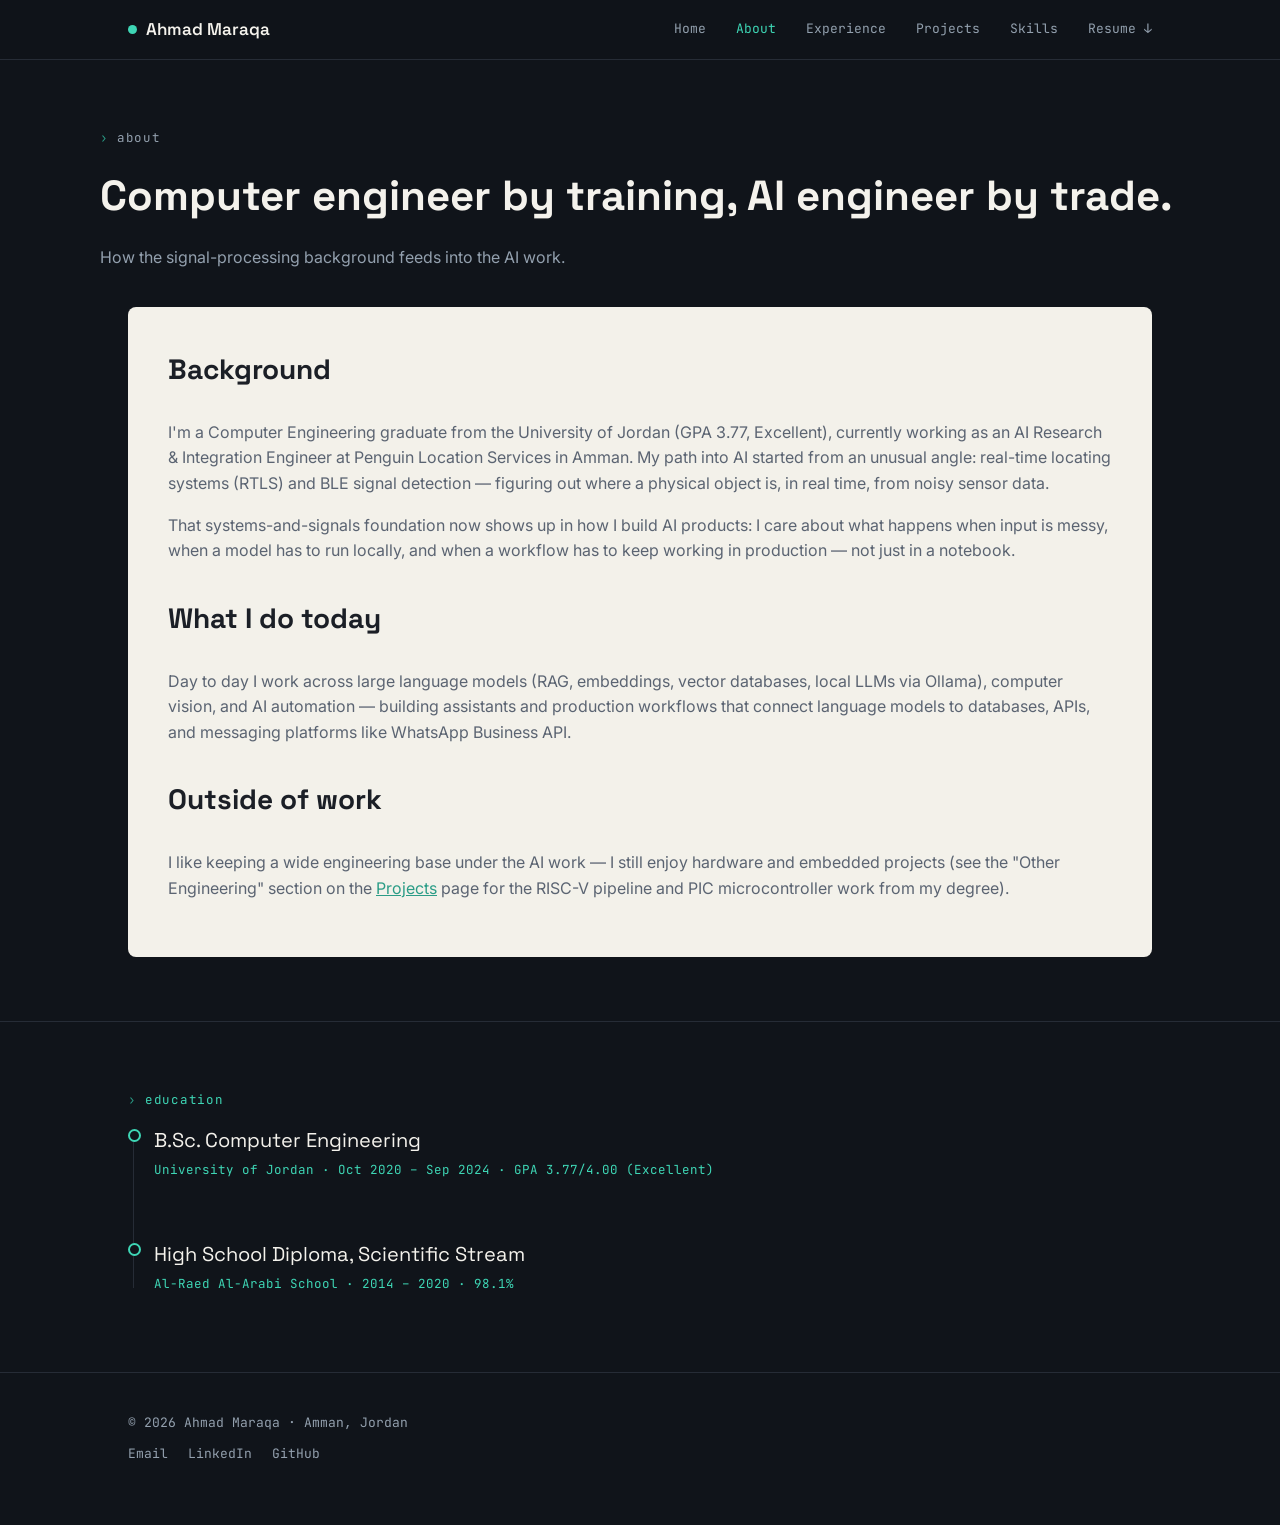
==== about.html @ 84383d92 "Rewrite projects page with real case studies and screenshots - 25 projects across agents, RAG, autom" ====
<!DOCTYPE html>
<html lang="en">
<head>
<meta charset="UTF-8">
<meta name="viewport" content="width=device-width, initial-scale=1.0">
<title>About — Ahmad Maraqa</title>
<meta name="description" content="About Ahmad Maraqa — Computer Engineering graduate and AI/ML Engineer in Amman, Jordan.">
<link rel="preconnect" href="https://fonts.googleapis.com">
<link href="https://fonts.googleapis.com/css2?family=Space+Grotesk:wght@500;600;700&family=Inter:wght@400;500;600&family=JetBrains+Mono:wght@400;500&display=swap" rel="stylesheet">
<link rel="stylesheet" href="css/style.css">
</head>
<body>

<header class="site-nav">
  <div class="nav-inner">
    <a href="index.html" class="nav-brand"><span class="dot"></span> Ahmad Maraqa</a>
    <button class="nav-toggle" aria-label="Toggle menu">☰</button>
    <ul class="nav-links">
      <li><a href="index.html">Home</a></li>
      <li><a href="about.html" class="active">About</a></li>
      <li><a href="experience.html">Experience</a></li>
      <li><a href="projects.html">Projects</a></li>
      <li><a href="skills.html">Skills</a></li>
      <li><a href="assets/Ahmad_Maraqa_CV_AI_Engineer.pdf">Resume ↓</a></li>
    </ul>
  </div>
</header>

<div class="wrap page-head">
  <p class="eyebrow">about</p>
  <h1>Computer engineer by training, AI engineer by trade.</h1>
  <p>How the signal-processing background feeds into the AI work.</p>
</div>

<section style="border-top:none; padding-top:0;">
  <div class="wrap">
    <div class="bio-card">
      <h2>Background</h2>
      <p>
        I'm a Computer Engineering graduate from the University of Jordan (GPA 3.77, Excellent),
        currently working as an AI Research &amp; Integration Engineer at Penguin Location Services
        in Amman. My path into AI started from an unusual angle: real-time locating systems (RTLS)
        and BLE signal detection — figuring out where a physical object is, in real time, from noisy
        sensor data.
      </p>
      <p>
        That systems-and-signals foundation now shows up in how I build AI products: I care about
        what happens when input is messy, when a model has to run locally, and when a workflow has
        to keep working in production — not just in a notebook.
      </p>
      <h2 style="margin-top:32px;">What I do today</h2>
      <p>
        Day to day I work across large language models (RAG, embeddings, vector databases, local
        LLMs via Ollama), computer vision, and AI automation — building assistants and production
        workflows that connect language models to databases, APIs, and messaging platforms like
        WhatsApp Business API.
      </p>
      <h2 style="margin-top:32px;">Outside of work</h2>
      <p>
        I like keeping a wide engineering base under the AI work — I still enjoy hardware and
        embedded projects (see the "Other Engineering" section on the
        <a href="projects.html" style="color:var(--signal-dim); text-decoration:underline;">Projects</a>
        page for the RISC-V pipeline and PIC microcontroller work from my degree).
      </p>
    </div>
  </div>
</section>

<section>
  <div class="wrap">
    <p class="eyebrow">education</p>
    <div class="timeline">
      <div class="tl-item">
        <div class="tl-role">B.Sc. Computer Engineering</div>
        <div class="tl-meta">University of Jordan · Oct 2020 – Sep 2024 · GPA 3.77/4.00 (Excellent)</div>
      </div>
      <div class="tl-item">
        <div class="tl-role">High School Diploma, Scientific Stream</div>
        <div class="tl-meta">Al-Raed Al-Arabi School · 2014 – 2020 · 98.1%</div>
      </div>
    </div>
  </div>
</section>

<footer>
  <div class="wrap">
    <div>© 2026 Ahmad Maraqa · Amman, Jordan</div>
    <div class="foot-links">
      <a href="mailto:ahmadmaraka2002@gmail.com">Email</a>
      <a href="https://www.linkedin.com/in/ahmad-maraqa02" target="_blank" rel="noopener">LinkedIn</a>
      <a href="https://github.com/AhmadMaraqa20" target="_blank" rel="noopener">GitHub</a>
    </div>
  </div>
</footer>

<script src="js/main.js"></script>
</body>
</html>
---- css/style.css ----
/* =========================================================
   Ahmad Maraqa — AI Engineer Portfolio
   Design tokens
   ========================================================= */
:root {
  --ink:        #10141A;   /* primary dark background */
  --ink-raised: #171C24;   /* card/panel background on dark */
  --paper:      #F3F1EA;   /* warm light background */
  --paper-card: #FFFFFF;
  --line:       #262C36;   /* hairline on dark */
  --line-light: #E4E0D6;   /* hairline on paper */
  --text-hi:    #F4F2EC;   /* high-contrast text on dark */
  --text-lo:    #93A0AE;   /* muted text on dark */
  --text-ink:   #1B1F26;   /* text on paper */
  --text-ink-lo:#5B6472;   /* muted text on paper */
  --signal:     #3ED6B5;   /* teal ping accent */
  --signal-dim: #2A9C86;
  --amber:      #E8A23D;   /* secondary accent */

  --font-display: "Space Grotesk", "Segoe UI", sans-serif;
  --font-body: "Inter", "Segoe UI", sans-serif;
  --font-mono: "JetBrains Mono", "Consolas", monospace;

  --max-w: 1080px;
}

* { box-sizing: border-box; }
html { scroll-behavior: smooth; }

body {
  margin: 0;
  background: var(--ink);
  color: var(--text-hi);
  font-family: var(--font-body);
  line-height: 1.6;
  -webkit-font-smoothing: antialiased;
}

a { color: inherit; }
img { max-width: 100%; display: block; }

.wrap {
  max-width: var(--max-w);
  margin: 0 auto;
  padding: 0 28px;
}

/* ---------- Eyebrow / mono labels ---------- */
.eyebrow {
  font-family: var(--font-mono);
  font-size: 12.5px;
  letter-spacing: 0.06em;
  color: var(--signal);
  text-transform: none;
  display: inline-flex;
  align-items: center;
  gap: 8px;
  margin: 0 0 14px;
}
.eyebrow::before { content: "›"; color: var(--signal-dim); }

/* ---------- Nav ---------- */
header.site-nav {
  position: sticky;
  top: 0;
  z-index: 50;
  background: rgba(16, 20, 26, 0.86);
  backdrop-filter: blur(10px);
  border-bottom: 1px solid var(--line);
}
.nav-inner {
  max-width: var(--max-w);
  margin: 0 auto;
  padding: 16px 28px;
  display: flex;
  align-items: center;
  justify-content: space-between;
}
.nav-brand {
  font-family: var(--font-display);
  font-weight: 600;
  font-size: 17px;
  color: var(--text-hi);
  text-decoration: none;
  display: flex;
  align-items: center;
  gap: 9px;
}
.nav-brand .dot {
  width: 9px; height: 9px; border-radius: 50%;
  background: var(--signal);
  box-shadow: 0 0 0 0 rgba(62,214,181,0.6);
  animation: pulse-dot 2.4s ease-out infinite;
}
@keyframes pulse-dot {
  0%   { box-shadow: 0 0 0 0 rgba(62,214,181,0.55); }
  70%  { box-shadow: 0 0 0 9px rgba(62,214,181,0); }
  100% { box-shadow: 0 0 0 0 rgba(62,214,181,0); }
}
.nav-links {
  display: flex;
  gap: 30px;
  list-style: none;
  margin: 0; padding: 0;
  font-family: var(--font-mono);
  font-size: 13px;
}
.nav-links a {
  text-decoration: none;
  color: var(--text-lo);
  transition: color .15s ease;
}
.nav-links a:hover, .nav-links a.active { color: var(--signal); }
.nav-toggle { display: none; background: none; border: none; color: var(--text-hi); font-size: 22px; cursor: pointer; }

@media (max-width: 720px) {
  .nav-links {
    position: absolute; top: 100%; left: 0; right: 0;
    background: var(--ink); border-bottom: 1px solid var(--line);
    flex-direction: column; padding: 18px 28px; gap: 16px;
    display: none;
  }
  .nav-links.open { display: flex; }
  .nav-toggle { display: block; }
}

/* ---------- Hero / signal rings ---------- */
.hero {
  position: relative;
  padding: 96px 0 72px;
  overflow: hidden;
}
.signal-rings {
  position: absolute;
  right: -120px; top: 50%;
  transform: translateY(-50%);
  width: 460px; height: 460px;
  pointer-events: none;
}
.signal-rings span {
  position: absolute; inset: 0;
  border: 1px solid var(--signal-dim);
  border-radius: 50%;
  opacity: 0;
  animation: ring-out 4.5s ease-out infinite;
}
.signal-rings span:nth-child(2) { animation-delay: 1.1s; }
.signal-rings span:nth-child(3) { animation-delay: 2.2s; }
.signal-rings span:nth-child(4) { animation-delay: 3.3s; }
@keyframes ring-out {
  0%   { transform: scale(0.15); opacity: 0.9; }
  75%  { opacity: 0.08; }
  100% { transform: scale(1); opacity: 0; }
}
@media (prefers-reduced-motion: reduce) {
  .signal-rings span, .nav-brand .dot { animation: none; }
}

.hero h1 {
  font-family: var(--font-display);
  font-size: clamp(36px, 6vw, 58px);
  line-height: 1.05;
  margin: 0 0 18px;
  max-width: 15ch;
}
.hero h1 .accent { color: var(--signal); }
.hero p.lede {
  max-width: 56ch;
  color: var(--text-lo);
  font-size: 18px;
  margin: 0 0 30px;
}
.hero-links { display: flex; flex-wrap: wrap; gap: 14px; }

.btn {
  display: inline-flex; align-items: center; gap: 8px;
  padding: 11px 20px;
  border-radius: 3px;
  font-family: var(--font-mono);
  font-size: 13.5px;
  text-decoration: none;
  border: 1px solid var(--line);
  color: var(--text-hi);
  transition: border-color .15s ease, color .15s ease, background .15s ease;
}
.btn:hover { border-color: var(--signal); color: var(--signal); }
.btn.primary {
  background: var(--signal);
  color: #0B1512;
  border-color: var(--signal);
  font-weight: 600;
}
.btn.primary:hover { background: var(--signal-dim); border-color: var(--signal-dim); color: #0B1512; }

/* ---------- Sections on dark ---------- */
section { padding: 64px 0; border-top: 1px solid var(--line); }
section h2 {
  font-family: var(--font-display);
  font-size: 28px;
  margin: 0 0 28px;
}

/* ---------- Stat strip ---------- */
.stat-strip {
  display: grid;
  grid-template-columns: repeat(3, 1fr);
  gap: 24px;
  margin-top: 8px;
}
.stat { border-left: 2px solid var(--signal-dim); padding-left: 16px; }
.stat .num { font-family: var(--font-display); font-size: 30px; color: var(--text-hi); }
.stat .label { font-family: var(--font-mono); font-size: 12.5px; color: var(--text-lo); }
@media (max-width: 640px) { .stat-strip { grid-template-columns: 1fr; gap: 18px; } }

/* ---------- Cards (paper, on dark bg) ---------- */
.card {
  background: var(--ink-raised);
  border: 1px solid var(--line);
  border-radius: 6px;
  padding: 26px;
}

/* ---------- Timeline (experience) ---------- */
.timeline { position: relative; padding-left: 26px; }
.timeline::before {
  content: ""; position: absolute; left: 5px; top: 6px; bottom: 6px;
  width: 1px; background: var(--line);
}
.tl-item { position: relative; padding-bottom: 44px; }
.tl-item:last-child { padding-bottom: 0; }
.tl-item::before {
  content: ""; position: absolute; left: -26px; top: 5px;
  width: 9px; height: 9px; border-radius: 50%;
  background: var(--ink); border: 2px solid var(--signal);
}
.tl-role { font-family: var(--font-display); font-size: 20px; margin: 0 0 4px; }
.tl-meta { font-family: var(--font-mono); font-size: 12.5px; color: var(--signal); margin: 0 0 14px; }
.tl-item ul { margin: 0; padding-left: 18px; color: var(--text-lo); }
.tl-item li { margin-bottom: 6px; }

/* ---------- Project categories & cards ---------- */
.cat-nav {
  display: flex; flex-wrap: wrap; gap: 10px;
  margin-bottom: 34px;
}
.cat-btn {
  font-family: var(--font-mono); font-size: 12.5px;
  padding: 8px 14px; border-radius: 20px;
  border: 1px solid var(--line); background: transparent; color: var(--text-lo);
  cursor: pointer; transition: all .15s ease;
}
.cat-btn:hover { color: var(--text-hi); border-color: var(--text-lo); }
.cat-btn.active { color: #0B1512; background: var(--signal); border-color: var(--signal); }

.cat-group { margin-bottom: 48px; }
.cat-group h3 {
  font-family: var(--font-mono); font-size: 13px; letter-spacing: .04em;
  color: var(--text-lo); text-transform: uppercase; margin: 0 0 16px;
}

.proj-card {
  background: var(--ink-raised);
  border: 1px solid var(--line);
  border-radius: 6px;
  margin-bottom: 14px;
  overflow: hidden;
}
.proj-head {
  display: flex; align-items: center; justify-content: space-between;
  gap: 16px; padding: 20px 24px; cursor: pointer;
}
.proj-head:hover { background: rgba(62,214,181,0.04); }
.proj-title { display: flex; flex-direction: column; gap: 6px; }
.proj-title h4 { margin: 0; font-family: var(--font-display); font-size: 18px; font-weight: 600; }
.proj-tags { display: flex; flex-wrap: wrap; gap: 8px; }
.tag {
  font-family: var(--font-mono); font-size: 11px; color: var(--text-lo);
  border: 1px solid var(--line); padding: 3px 9px; border-radius: 20px;
}
.status {
  font-family: var(--font-mono); font-size: 11px;
  padding: 3px 10px; border-radius: 20px;
  white-space: nowrap;
}
.status.shipped { color: var(--signal); border: 1px solid var(--signal-dim); }
.status.production { color: var(--amber); border: 1px solid var(--amber); }
.status.prototype { color: var(--text-lo); border: 1px solid var(--line); }

.proj-toggle { color: var(--text-lo); font-size: 20px; transition: transform .2s ease; flex-shrink: 0; }
.proj-card.open .proj-toggle { transform: rotate(45deg); color: var(--signal); }

.proj-body {
  max-height: 0; overflow: hidden;
  transition: max-height .3s ease;
  border-top: 1px solid transparent;
}
.proj-card.open .proj-body { border-top: 1px solid var(--line); }
.proj-body-inner { padding: 22px 24px 26px; color: var(--text-lo); }
.proj-body-inner .media-slot {
  border: 1px dashed var(--line);
  border-radius: 6px;
  padding: 28px;
  text-align: center;
  font-family: var(--font-mono);
  font-size: 12px;
  color: var(--text-lo);
  margin-bottom: 18px;
}
/* real screenshots / videos — drop files in assets/media/ */
.proj-media {
  margin-bottom: 18px;
}
.proj-media img,
.proj-media video {
  display: block;
  width: 100%;
  height: auto;
  border: 1px solid var(--line);
  border-radius: 6px;
  background: #000;
}
.proj-media figcaption {
  font-family: var(--font-mono);
  font-size: 11.5px;
  color: var(--text-lo);
  margin-top: 8px;
}
.proj-media-grid {
  display: grid;
  grid-template-columns: repeat(auto-fit, minmax(260px, 1fr));
  gap: 16px;
  margin-bottom: 22px;
}
.proj-media-grid .proj-media { margin-bottom: 0; }
.proj-media img { cursor: zoom-in; }
.proj-links {
  display: flex;
  flex-wrap: wrap;
  gap: 10px;
  margin-bottom: 18px;
}
.proj-links a {
  font-family: var(--font-mono);
  font-size: 12px;
  padding: 7px 13px;
  border: 1px solid var(--line);
  border-radius: 999px;
  color: var(--text-hi);
  text-decoration: none;
  transition: border-color .15s, color .15s;
}
.proj-links a:hover { border-color: var(--accent); color: var(--accent); }
.proj-note {
  font-family: var(--font-mono);
  font-size: 12px;
  color: var(--text-lo);
  border-left: 2px solid var(--line);
  padding-left: 12px;
  margin: 0 0 18px;
}
.cat-note {
  color: var(--text-lo);
  margin-top: -6px;
  margin-bottom: 20px;
  font-size: 14.5px;
}
/* lightbox */
.lightbox {
  position: fixed; inset: 0; z-index: 200;
  background: rgba(0,0,0,.9);
  display: flex; align-items: center; justify-content: center;
  padding: 24px; cursor: zoom-out;
}
.lightbox img { max-width: 100%; max-height: 100%; border-radius: 6px; }
.proj-body-inner h5 {
  font-family: var(--font-mono); font-size: 12px; text-transform: uppercase;
  letter-spacing: .04em; color: var(--text-hi); margin: 16px 0 6px;
}
.proj-body-inner h5:first-of-type { margin-top: 0; }
.proj-body-inner p { margin: 0 0 4px; }

/* ---------- Skills grid ---------- */
.skill-grid {
  display: grid;
  grid-template-columns: repeat(2, 1fr);
  gap: 20px;
}
@media (max-width: 720px) { .skill-grid { grid-template-columns: 1fr; } }
.skill-card {
  background: var(--ink-raised); border: 1px solid var(--line);
  border-radius: 6px; padding: 22px 24px;
}
.skill-card h3 {
  font-family: var(--font-mono); font-size: 13px; color: var(--signal);
  text-transform: uppercase; letter-spacing: .04em; margin: 0 0 14px;
}
.chip-row { display: flex; flex-wrap: wrap; gap: 8px; }
.chip {
  font-size: 13px; padding: 6px 12px; border-radius: 4px;
  background: rgba(62,214,181,0.06); border: 1px solid var(--line); color: var(--text-hi);
}

/* ---------- About page bio on paper card ---------- */
.bio-card {
  background: var(--paper); color: var(--text-ink);
  border-radius: 8px; padding: 40px;
}
.bio-card p { color: var(--text-ink-lo); }
.bio-card h2 { color: var(--text-ink); }

/* ---------- Footer ---------- */
footer {
  border-top: 1px solid var(--line);
  padding: 40px 0 60px;
  font-family: var(--font-mono);
  font-size: 13px;
  color: var(--text-lo);
}
footer .foot-links { display: flex; gap: 20px; flex-wrap: wrap; margin-top: 10px; }
footer a { text-decoration: none; }
footer a:hover { color: var(--signal); }

/* ---------- Page header (non-home pages) ---------- */
.page-head { padding: 64px 0 20px; }
.page-head h1 {
  font-family: var(--font-display);
  font-size: clamp(30px, 5vw, 42px);
  margin: 0 0 12px;
}
.page-head p { color: var(--text-lo); max-width: 60ch; }
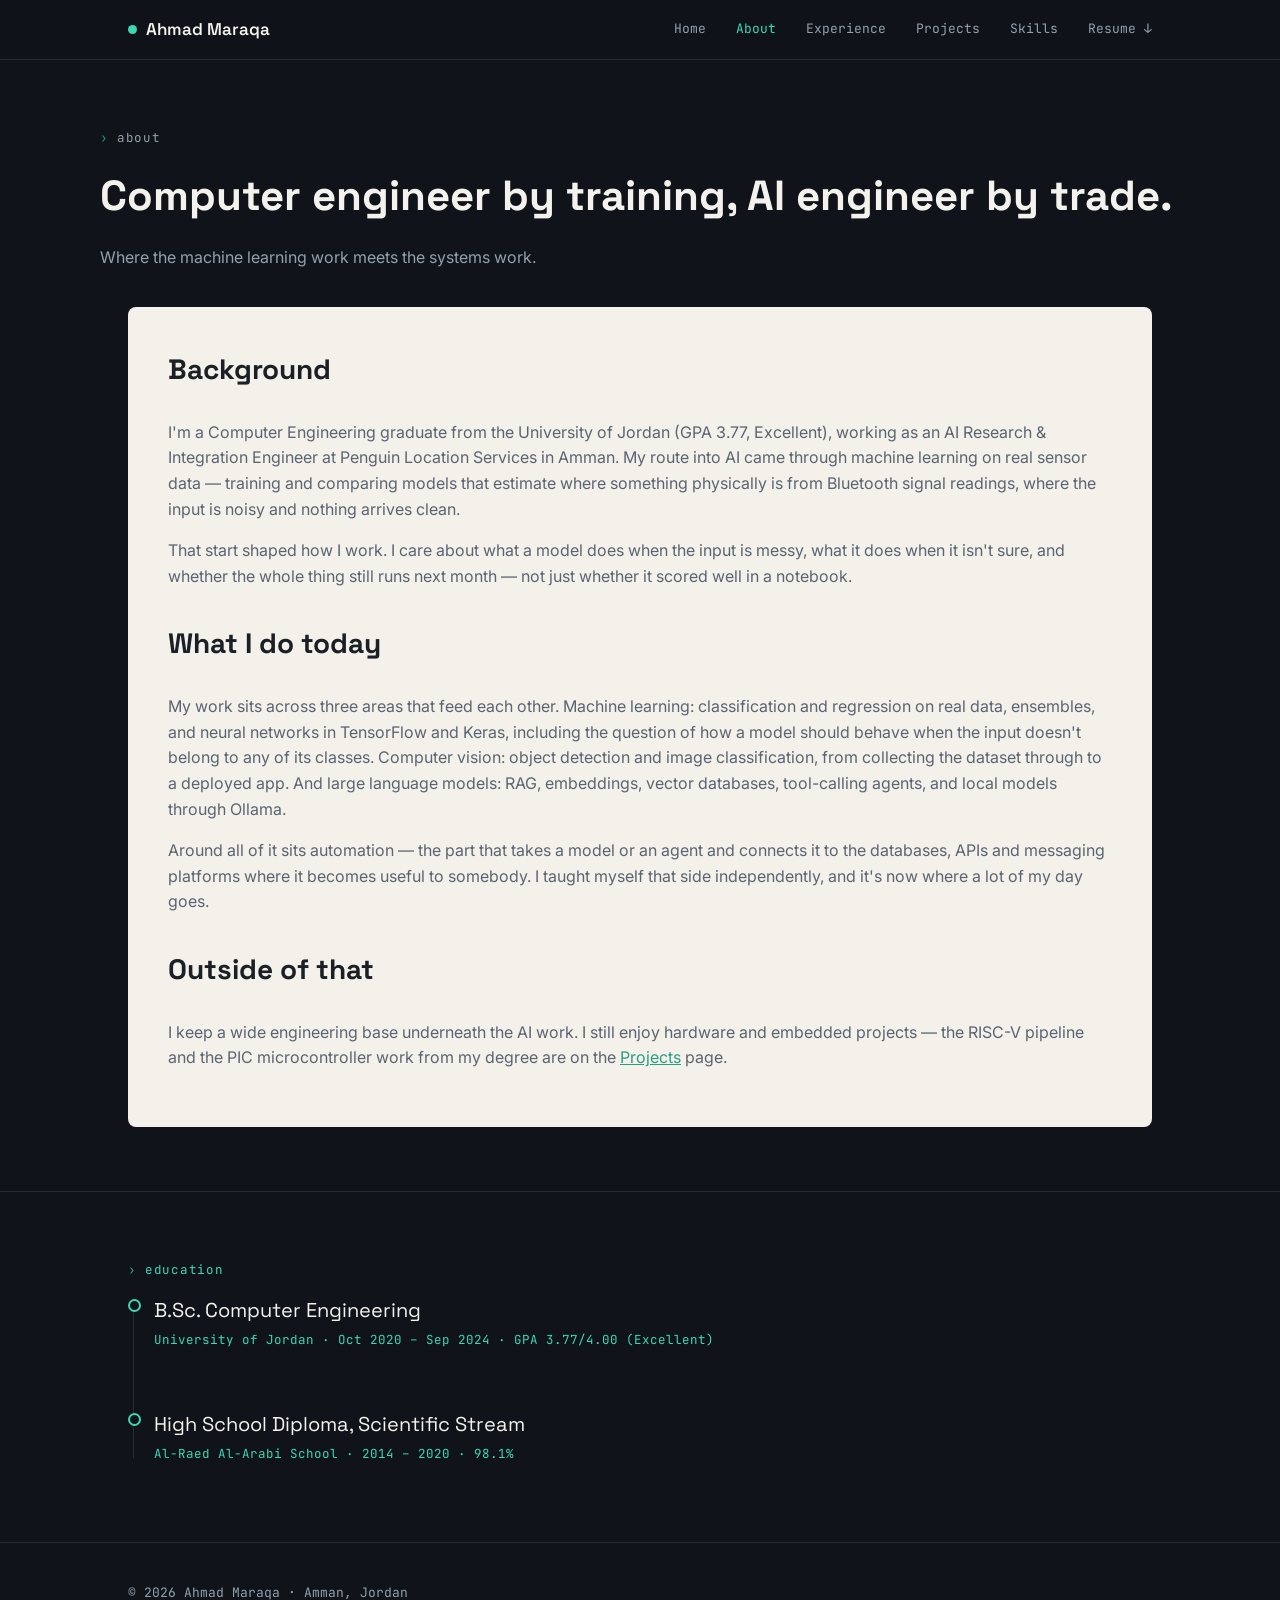
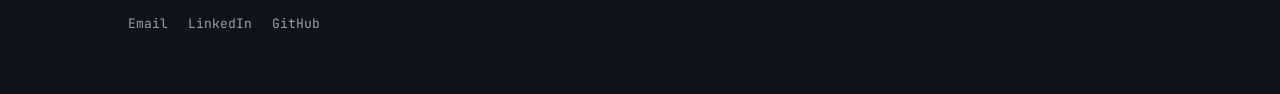
==== commit c82a17ac: "Rebalance toward ML and AI, correct attribution and framing Positioning: - Title is now AI Research " ====
--- a/about.html
+++ b/about.html
@@ -29,7 +29,7 @@
 <div class="wrap page-head">
   <p class="eyebrow">about</p>
   <h1>Computer engineer by training, AI engineer by trade.</h1>
-  <p>How the signal-processing background feeds into the AI work.</p>
+  <p>Where the machine learning work meets the systems work.</p>
 </div>
 
 <section style="border-top:none; padding-top:0;">
@@ -38,29 +38,36 @@
       <h2>Background</h2>
       <p>
         I'm a Computer Engineering graduate from the University of Jordan (GPA 3.77, Excellent),
-        currently working as an AI Research &amp; Integration Engineer at Penguin Location Services
-        in Amman. My path into AI started from an unusual angle: real-time locating systems (RTLS)
-        and BLE signal detection — figuring out where a physical object is, in real time, from noisy
-        sensor data.
+        working as an AI Research &amp; Integration Engineer at Penguin Location Services in Amman.
+        My route into AI came through machine learning on real sensor data — training and comparing
+        models that estimate where something physically is from Bluetooth signal readings, where the
+        input is noisy and nothing arrives clean.
       </p>
       <p>
-        That systems-and-signals foundation now shows up in how I build AI products: I care about
-        what happens when input is messy, when a model has to run locally, and when a workflow has
-        to keep working in production — not just in a notebook.
+        That start shaped how I work. I care about what a model does when the input is messy, what it
+        does when it isn't sure, and whether the whole thing still runs next month — not just whether
+        it scored well in a notebook.
       </p>
       <h2 style="margin-top:32px;">What I do today</h2>
       <p>
-        Day to day I work across large language models (RAG, embeddings, vector databases, local
-        LLMs via Ollama), computer vision, and AI automation — building assistants and production
-        workflows that connect language models to databases, APIs, and messaging platforms like
-        WhatsApp Business API.
+        My work sits across three areas that feed each other. Machine learning: classification and
+        regression on real data, ensembles, and neural networks in TensorFlow and Keras, including
+        the question of how a model should behave when the input doesn't belong to any of its
+        classes. Computer vision: object detection and image classification, from collecting the
+        dataset through to a deployed app. And large language models: RAG, embeddings, vector
+        databases, tool-calling agents, and local models through Ollama.
       </p>
-      <h2 style="margin-top:32px;">Outside of work</h2>
       <p>
-        I like keeping a wide engineering base under the AI work — I still enjoy hardware and
-        embedded projects (see the "Other Engineering" section on the
+        Around all of it sits automation — the part that takes a model or an agent and connects it to
+        the databases, APIs and messaging platforms where it becomes useful to somebody. I taught
+        myself that side independently, and it's now where a lot of my day goes.
+      </p>
+      <h2 style="margin-top:32px;">Outside of that</h2>
+      <p>
+        I keep a wide engineering base underneath the AI work. I still enjoy hardware and embedded
+        projects — the RISC-V pipeline and the PIC microcontroller work from my degree are on the
         <a href="projects.html" style="color:var(--signal-dim); text-decoration:underline;">Projects</a>
-        page for the RISC-V pipeline and PIC microcontroller work from my degree).
+        page.
       </p>
     </div>
   </div>
--- a/css/style.css
+++ b/css/style.css
@@ -358,6 +358,24 @@
   padding-left: 12px;
   margin: 0 0 18px;
 }
+.status-pair { display: inline-flex; flex-wrap: wrap; gap: 6px; }
+.legend {
+  display: grid;
+  grid-template-columns: repeat(auto-fit, minmax(240px, 1fr));
+  gap: 10px 20px;
+  margin: -4px 0 38px;
+  padding: 16px 18px;
+  border: 1px solid var(--line);
+  border-radius: 8px;
+  font-size: 13px;
+  color: var(--text-lo);
+}
+.legend span { display: flex; align-items: center; gap: 9px; }
+.legend .status { cursor: default; }
+.contact-band { text-align: center; }
+.contact-band h2 { margin-bottom: 8px; }
+.contact-band p { color: var(--text-lo); margin: 0 auto 22px; max-width: 46ch; }
+.contact-band .hero-links { justify-content: center; }
 .cat-note {
   color: var(--text-lo);
   margin-top: -6px;
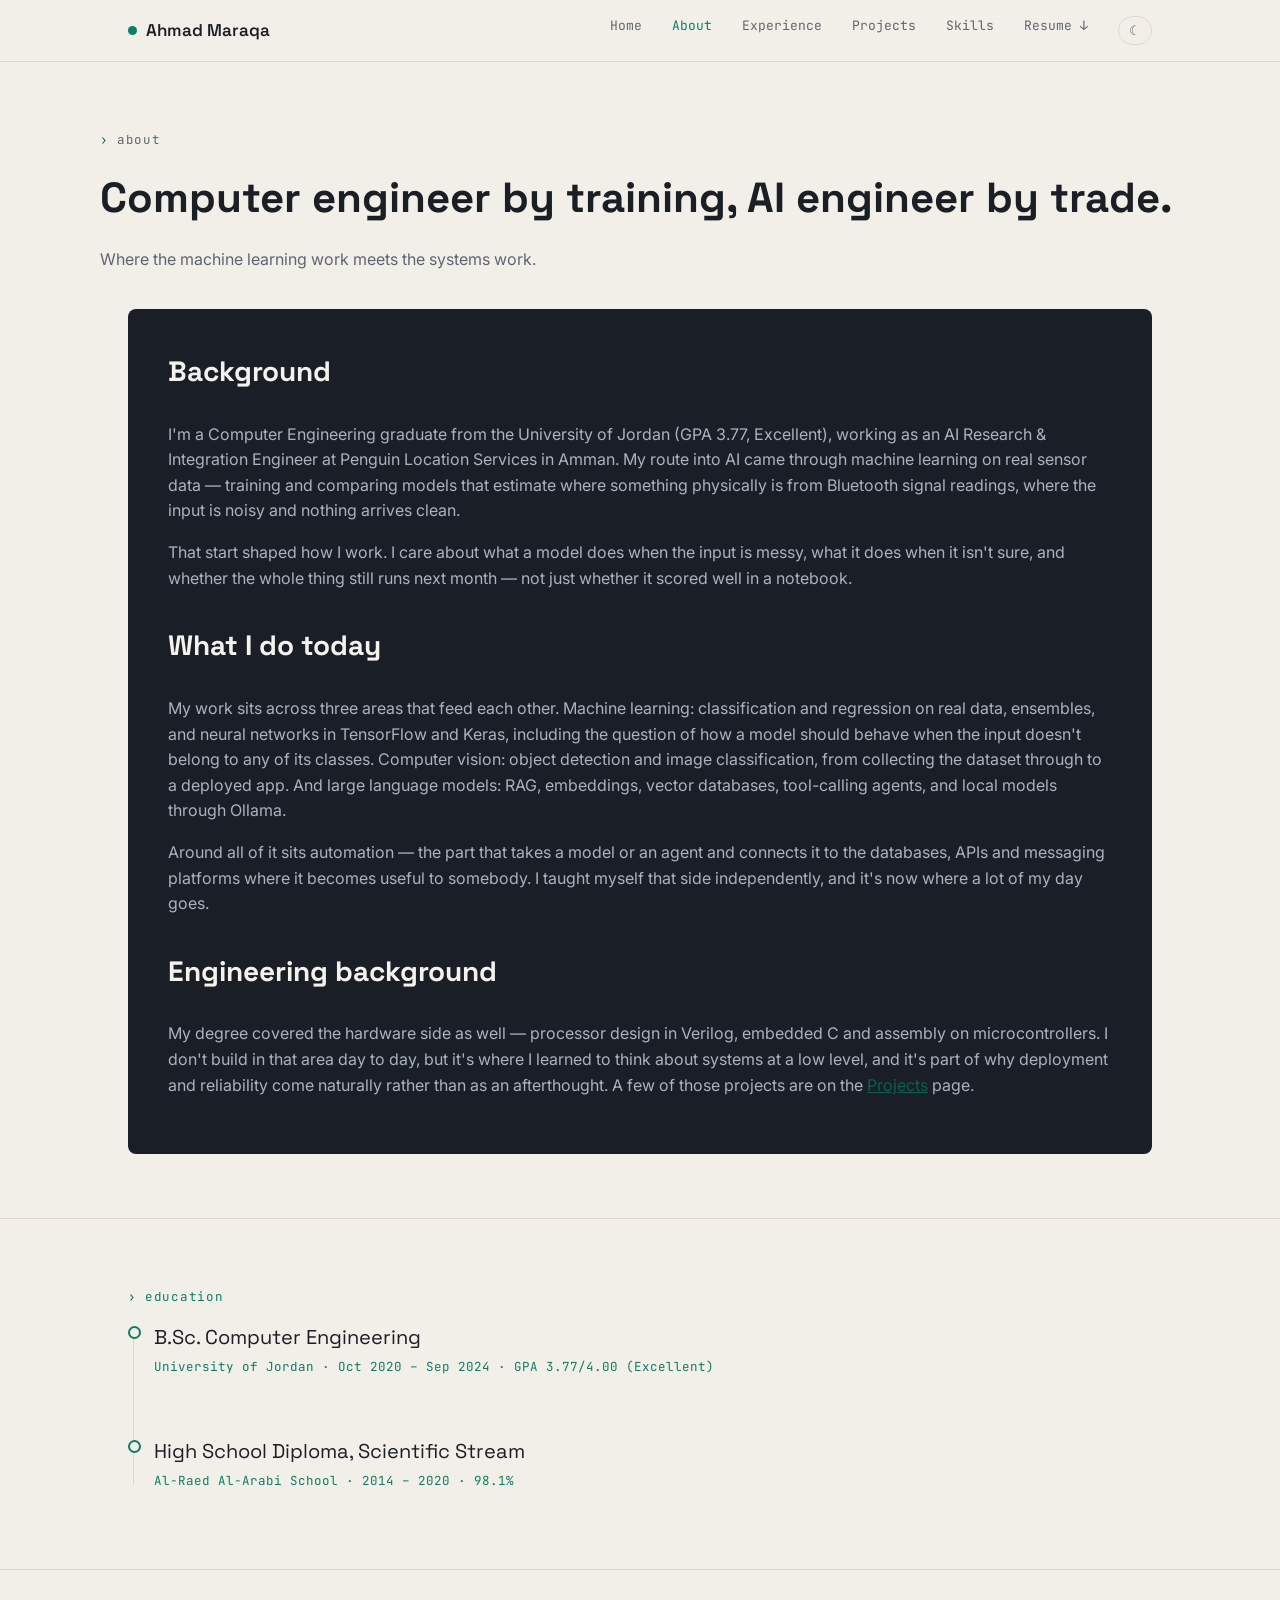
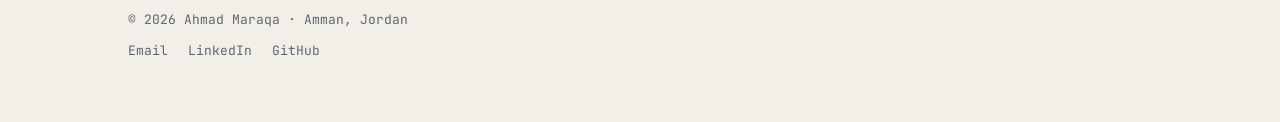
==== commit c0cb29a2: "Add light theme, unify status labels, generalise the client platform card Theme: - Full light theme " ====
--- a/about.html
+++ b/about.html
@@ -4,7 +4,8 @@
 <meta charset="UTF-8">
 <meta name="viewport" content="width=device-width, initial-scale=1.0">
 <title>About — Ahmad Maraqa</title>
-<meta name="description" content="About Ahmad Maraqa — Computer Engineering graduate and AI/ML Engineer in Amman, Jordan.">
+<meta name="description" content="About Ahmad Maraqa — AI Research Engineer in Amman, Jordan, working across machine learning, computer vision, LLM agents and automation.">
+<script>(function(){try{var t=localStorage.getItem('theme');if(t){document.documentElement.setAttribute('data-theme',t);}}catch(e){}})();</script>
 <link rel="preconnect" href="https://fonts.googleapis.com">
 <link href="https://fonts.googleapis.com/css2?family=Space+Grotesk:wght@500;600;700&family=Inter:wght@400;500;600&family=JetBrains+Mono:wght@400;500&display=swap" rel="stylesheet">
 <link rel="stylesheet" href="css/style.css">
@@ -22,6 +23,7 @@
       <li><a href="projects.html">Projects</a></li>
       <li><a href="skills.html">Skills</a></li>
       <li><a href="assets/Ahmad_Maraqa_CV_AI_Engineer.pdf">Resume ↓</a></li>
+      <li class="nav-theme"><button class="theme-toggle" type="button" aria-label="Switch between light and dark theme" title="Switch theme">◑</button></li>
     </ul>
   </div>
 </header>
@@ -62,10 +64,12 @@
         the databases, APIs and messaging platforms where it becomes useful to somebody. I taught
         myself that side independently, and it's now where a lot of my day goes.
       </p>
-      <h2 style="margin-top:32px;">Outside of that</h2>
+      <h2 style="margin-top:32px;">Engineering background</h2>
       <p>
-        I keep a wide engineering base underneath the AI work. I still enjoy hardware and embedded
-        projects — the RISC-V pipeline and the PIC microcontroller work from my degree are on the
+        My degree covered the hardware side as well — processor design in Verilog, embedded C and
+        assembly on microcontrollers. I don't build in that area day to day, but it's where I learned
+        to think about systems at a low level, and it's part of why deployment and reliability come
+        naturally rather than as an afterthought. A few of those projects are on the
         <a href="projects.html" style="color:var(--signal-dim); text-decoration:underline;">Projects</a>
         page.
       </p>
--- a/css/style.css
+++ b/css/style.css
@@ -16,12 +16,60 @@
   --signal:     #3ED6B5;   /* teal ping accent */
   --signal-dim: #2A9C86;
   --amber:      #E8A23D;   /* secondary accent */
+  --nav-bg:     rgba(16, 20, 26, 0.86);
+  --on-signal:  #0B1512;   /* text sitting on a filled accent */
+  --hover-tint: rgba(62, 214, 181, 0.04);
+  --note-tint:  rgba(62, 214, 181, 0.06);
 
   --font-display: "Space Grotesk", "Segoe UI", sans-serif;
   --font-body: "Inter", "Segoe UI", sans-serif;
   --font-mono: "JetBrains Mono", "Consolas", monospace;
 
   --max-w: 1080px;
+}
+
+/* ---------- Light theme -----------------------------------
+   Warm off-white rather than pure white, and a deeper teal so
+   the accent still passes contrast on a light background.
+   ---------------------------------------------------------- */
+html[data-theme="light"] {
+  --ink:        #F2EFE8;
+  --ink-raised: #FBFAF6;
+  --line:       #DED8CB;
+  --text-hi:    #1A1E25;
+  --text-lo:    #5C6672;
+  --signal:     #0E7C67;
+  --signal-dim: #0A5F4F;
+  --amber:      #96601A;
+  --nav-bg:     rgba(242, 239, 232, 0.88);
+  --on-signal:  #FFFFFF;
+  --hover-tint: rgba(14, 124, 103, 0.05);
+  --note-tint:  rgba(14, 124, 103, 0.06);
+  /* the inset card flips dark so it still reads as a distinct block */
+  --paper:      #1A1F27;
+  --paper-card: #232A33;
+  --text-ink:   #F4F2EC;
+  --text-ink-lo:#A9B3C0;
+}
+@media (prefers-color-scheme: light) {
+  html:not([data-theme]) {
+    --ink:        #F2EFE8;
+    --ink-raised: #FBFAF6;
+    --line:       #DED8CB;
+    --text-hi:    #1A1E25;
+    --text-lo:    #5C6672;
+    --signal:     #0E7C67;
+    --signal-dim: #0A5F4F;
+    --amber:      #96601A;
+    --nav-bg:     rgba(242, 239, 232, 0.88);
+    --on-signal:  #FFFFFF;
+    --hover-tint: rgba(14, 124, 103, 0.05);
+    --note-tint:  rgba(14, 124, 103, 0.06);
+    --paper:      #1A1F27;
+    --paper-card: #232A33;
+    --text-ink:   #F4F2EC;
+    --text-ink-lo:#A9B3C0;
+  }
 }
 
 * { box-sizing: border-box; }
@@ -64,7 +112,7 @@
   position: sticky;
   top: 0;
   z-index: 50;
-  background: rgba(16, 20, 26, 0.86);
+  background: var(--nav-bg);
   backdrop-filter: blur(10px);
   border-bottom: 1px solid var(--line);
 }
@@ -186,11 +234,11 @@
 .btn:hover { border-color: var(--signal); color: var(--signal); }
 .btn.primary {
   background: var(--signal);
-  color: #0B1512;
+  color: var(--on-signal);
   border-color: var(--signal);
   font-weight: 600;
 }
-.btn.primary:hover { background: var(--signal-dim); border-color: var(--signal-dim); color: #0B1512; }
+.btn.primary:hover { background: var(--signal-dim); border-color: var(--signal-dim); color: var(--on-signal); }
 
 /* ---------- Sections on dark ---------- */
 section { padding: 64px 0; border-top: 1px solid var(--line); }
@@ -250,7 +298,7 @@
   cursor: pointer; transition: all .15s ease;
 }
 .cat-btn:hover { color: var(--text-hi); border-color: var(--text-lo); }
-.cat-btn.active { color: #0B1512; background: var(--signal); border-color: var(--signal); }
+.cat-btn.active { color: var(--on-signal); background: var(--signal); border-color: var(--signal); }
 
 .cat-group { margin-bottom: 48px; }
 .cat-group h3 {
@@ -269,7 +317,7 @@
   display: flex; align-items: center; justify-content: space-between;
   gap: 16px; padding: 20px 24px; cursor: pointer;
 }
-.proj-head:hover { background: rgba(62,214,181,0.04); }
+.proj-head:hover { background: var(--hover-tint); }
 .proj-title { display: flex; flex-direction: column; gap: 6px; }
 .proj-title h4 { margin: 0; font-family: var(--font-display); font-size: 18px; font-weight: 600; }
 .proj-tags { display: flex; flex-wrap: wrap; gap: 8px; }
@@ -415,7 +463,7 @@
 .chip-row { display: flex; flex-wrap: wrap; gap: 8px; }
 .chip {
   font-size: 13px; padding: 6px 12px; border-radius: 4px;
-  background: rgba(62,214,181,0.06); border: 1px solid var(--line); color: var(--text-hi);
+  background: var(--note-tint); border: 1px solid var(--line); color: var(--text-hi);
 }
 
 /* ---------- About page bio on paper card ---------- */
@@ -446,3 +494,20 @@
   margin: 0 0 12px;
 }
 .page-head p { color: var(--text-lo); max-width: 60ch; }
+
+
+/* ---------- Theme toggle ---------- */
+.theme-toggle {
+  background: none;
+  border: 1px solid var(--line);
+  border-radius: 999px;
+  color: var(--text-lo);
+  cursor: pointer;
+  font-family: var(--font-mono);
+  font-size: 13px;
+  line-height: 1;
+  padding: 7px 10px;
+  transition: color .15s, border-color .15s;
+}
+.theme-toggle:hover { color: var(--signal); border-color: var(--signal); }
+.nav-links li.nav-theme { display: flex; align-items: center; }
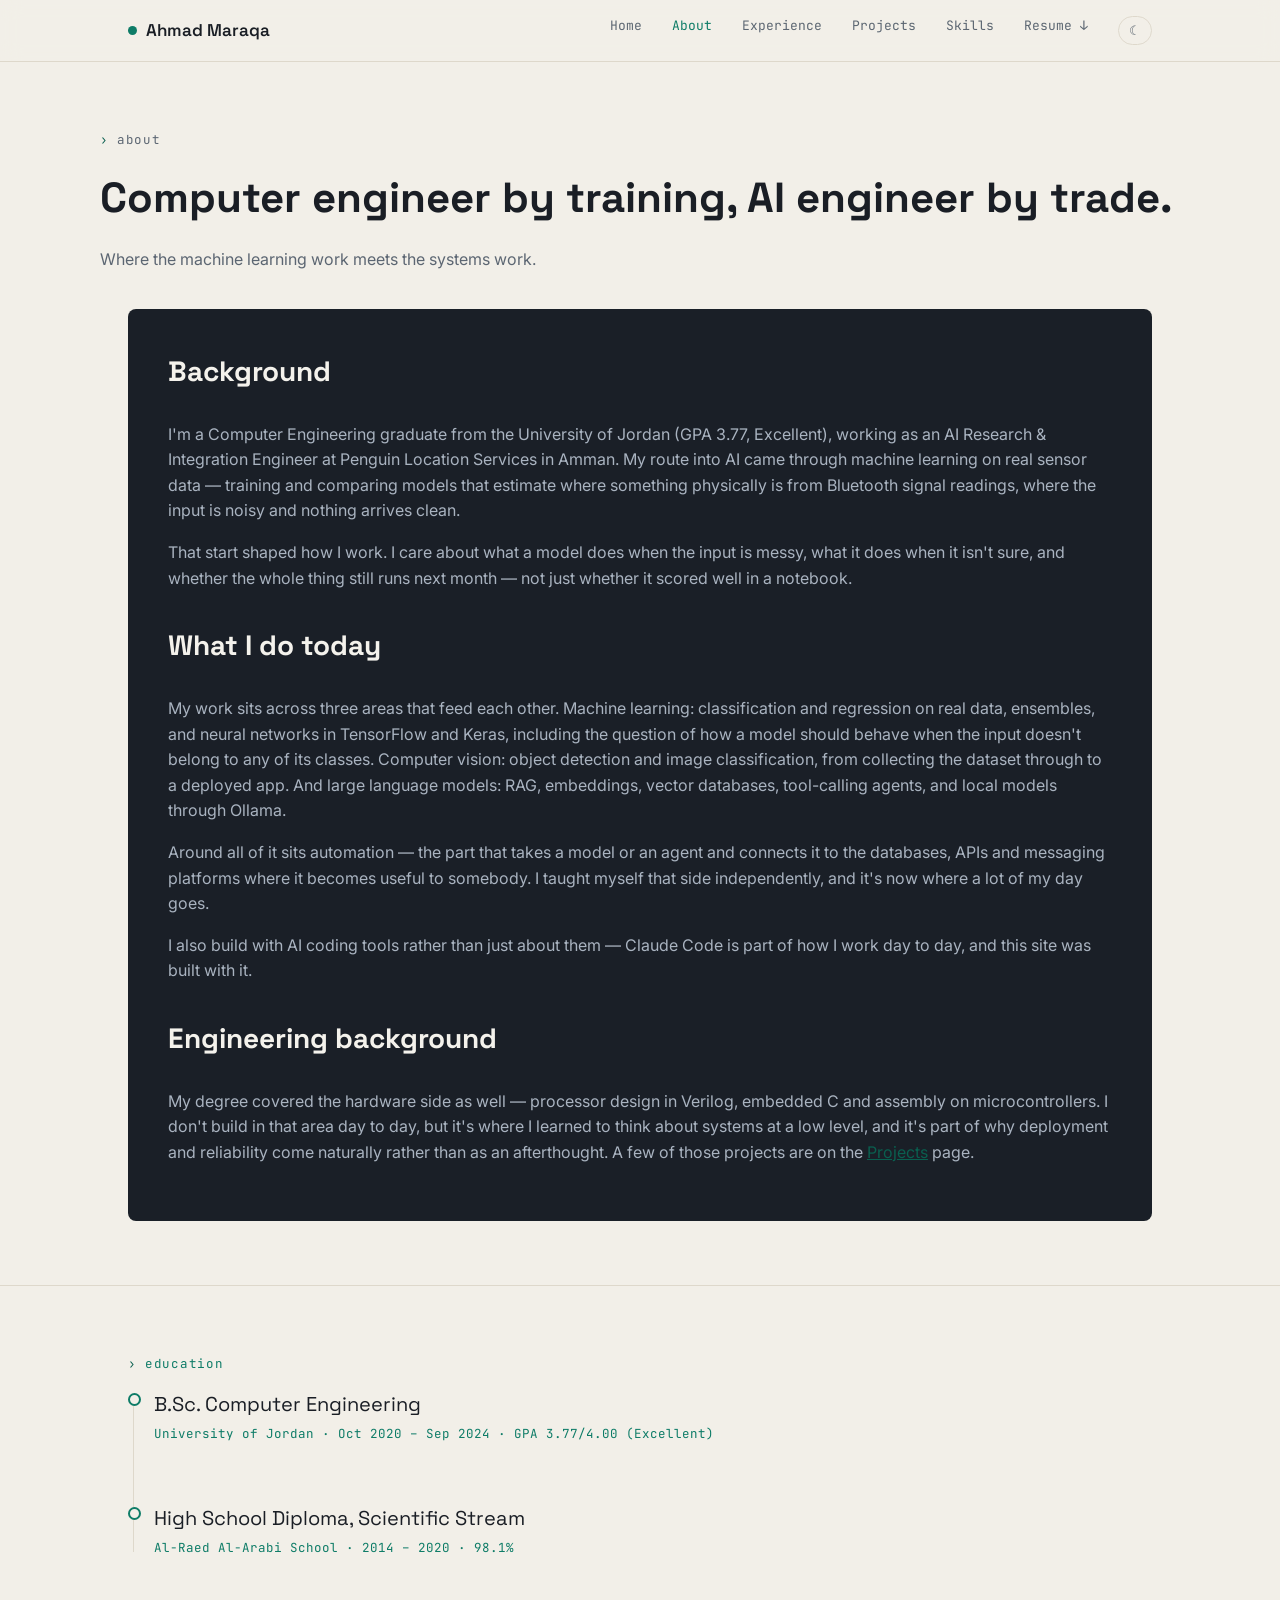
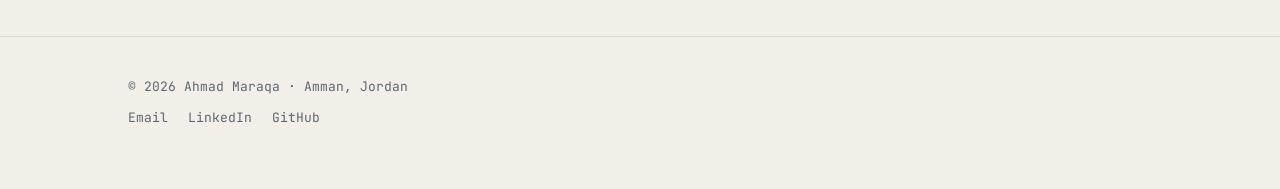
==== commit 151081f0: "Mention Claude Code and AI-assisted development Kept light: a chip on Skills, one line on About, and" ====
--- a/about.html
+++ b/about.html
@@ -22,7 +22,7 @@
       <li><a href="experience.html">Experience</a></li>
       <li><a href="projects.html">Projects</a></li>
       <li><a href="skills.html">Skills</a></li>
-      <li><a href="assets/Ahmad_Maraqa_CV_AI_Engineer.pdf">Resume ↓</a></li>
+      <li><a href="assets/Ahmad_Maraqa.pdf">Resume ↓</a></li>
       <li class="nav-theme"><button class="theme-toggle" type="button" aria-label="Switch between light and dark theme" title="Switch theme">◑</button></li>
     </ul>
   </div>
@@ -63,6 +63,10 @@
         Around all of it sits automation — the part that takes a model or an agent and connects it to
         the databases, APIs and messaging platforms where it becomes useful to somebody. I taught
         myself that side independently, and it's now where a lot of my day goes.
+      </p>
+      <p>
+        I also build with AI coding tools rather than just about them — Claude Code is part of how I
+        work day to day, and this site was built with it.
       </p>
       <h2 style="margin-top:32px;">Engineering background</h2>
       <p>
--- a/css/style.css
+++ b/css/style.css
@@ -407,6 +407,24 @@
   margin: 0 0 18px;
 }
 .status-pair { display: inline-flex; flex-wrap: wrap; gap: 6px; }
+
+.section-lede {
+  color: var(--text-lo);
+  max-width: 62ch;
+  margin: -18px 0 28px;
+  font-size: 15px;
+}
+
+/* "more coming" note at the end of the project list */
+.wip {
+  margin-top: 40px;
+  padding: 22px 24px;
+  border: 1px dashed var(--line);
+  border-radius: 8px;
+  background: var(--note-tint);
+}
+.wip .eyebrow { margin-bottom: 8px; }
+.wip p:last-child { margin: 0; color: var(--text-lo); font-size: 15px; }
 .legend {
   display: grid;
   grid-template-columns: repeat(auto-fit, minmax(240px, 1fr));
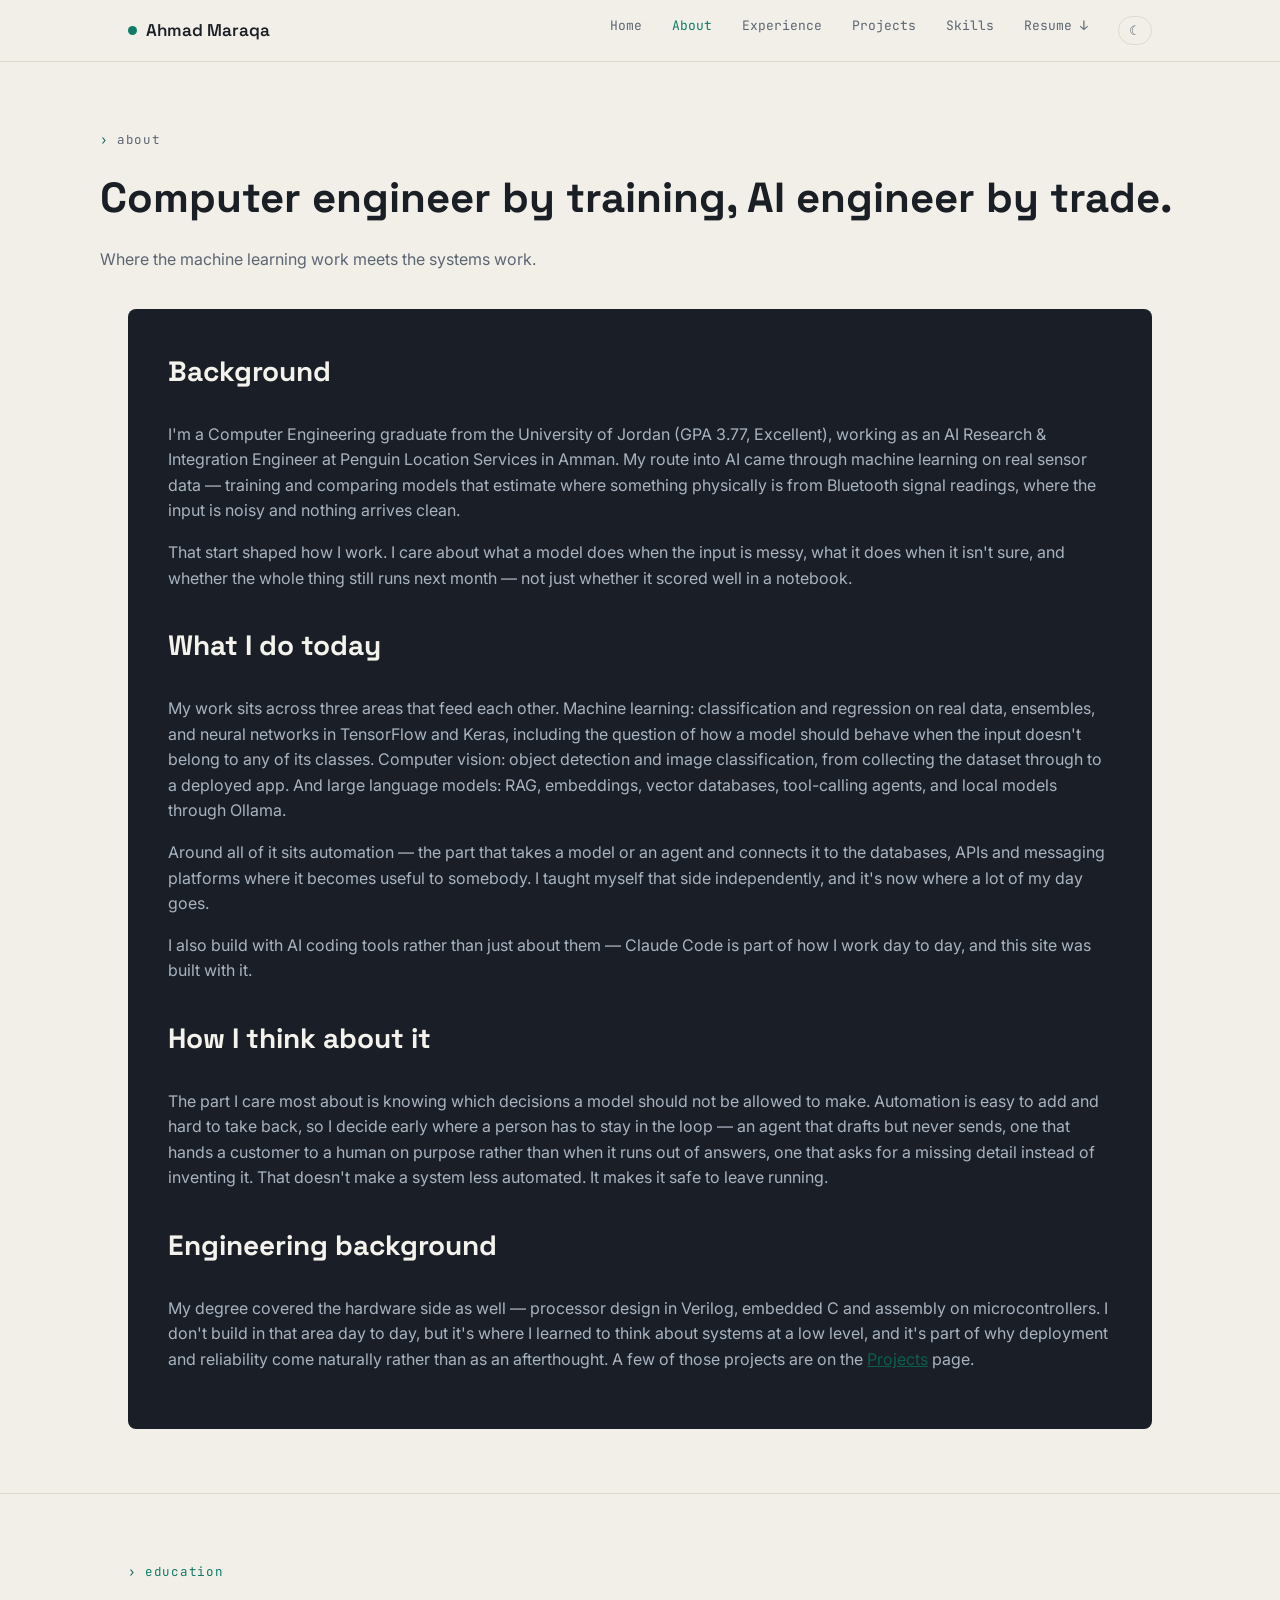
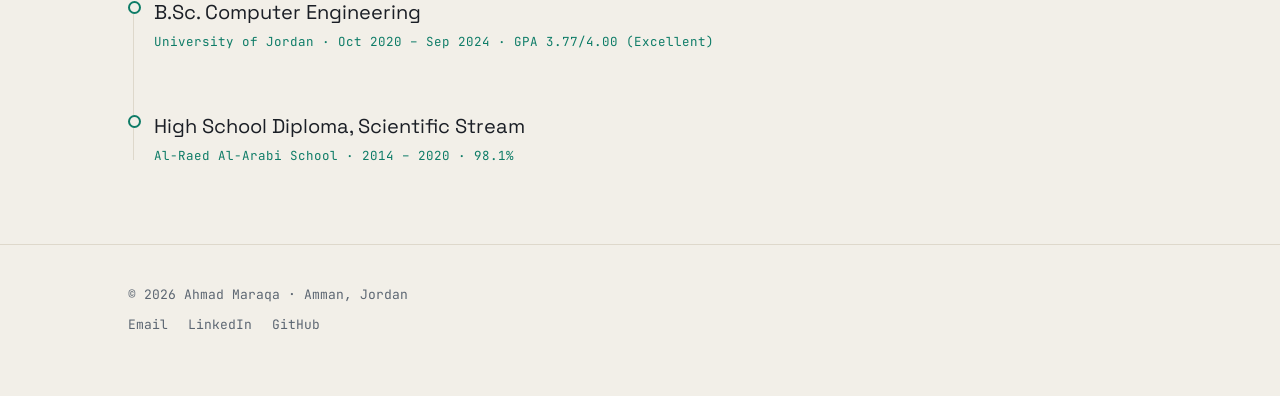
==== commit eea7373d: "Add a human-in-the-loop principle to Projects and About States the design position directly: the que" ====
--- a/about.html
+++ b/about.html
@@ -22,7 +22,7 @@
       <li><a href="experience.html">Experience</a></li>
       <li><a href="projects.html">Projects</a></li>
       <li><a href="skills.html">Skills</a></li>
-      <li><a href="assets/Ahmad_Maraqa.pdf">Resume ↓</a></li>
+      <li><a href="assets/Ahmad_Maraqa_Resume.pdf">Resume ↓</a></li>
       <li class="nav-theme"><button class="theme-toggle" type="button" aria-label="Switch between light and dark theme" title="Switch theme">◑</button></li>
     </ul>
   </div>
@@ -68,6 +68,14 @@
         I also build with AI coding tools rather than just about them — Claude Code is part of how I
         work day to day, and this site was built with it.
       </p>
+      <h2 style="margin-top:32px;">How I think about it</h2>
+      <p>
+        The part I care most about is knowing which decisions a model should not be allowed to make.
+        Automation is easy to add and hard to take back, so I decide early where a person has to stay
+        in the loop — an agent that drafts but never sends, one that hands a customer to a human on
+        purpose rather than when it runs out of answers, one that asks for a missing detail instead
+        of inventing it. That doesn't make a system less automated. It makes it safe to leave running.
+      </p>
       <h2 style="margin-top:32px;">Engineering background</h2>
       <p>
         My degree covered the hardware side as well — processor design in Verilog, embedded C and
--- a/css/style.css
+++ b/css/style.css
@@ -408,6 +408,29 @@
 }
 .status-pair { display: inline-flex; flex-wrap: wrap; gap: 6px; }
 
+/* standing principle panel on the projects page */
+.principle {
+  margin: 0 0 44px;
+  padding: 26px 28px;
+  border: 1px solid var(--line);
+  border-left: 3px solid var(--signal);
+  border-radius: 8px;
+  background: var(--ink-raised);
+}
+.principle h3 {
+  font-family: var(--font-display);
+  font-size: 21px;
+  margin: 0 0 12px;
+}
+.principle p:not(.eyebrow) {
+  color: var(--text-lo);
+  margin: 0 0 12px;
+  max-width: 74ch;
+  font-size: 15.5px;
+}
+.principle p:last-child { margin-bottom: 0; }
+.principle em { color: var(--text-hi); font-style: italic; }
+
 .section-lede {
   color: var(--text-lo);
   max-width: 62ch;
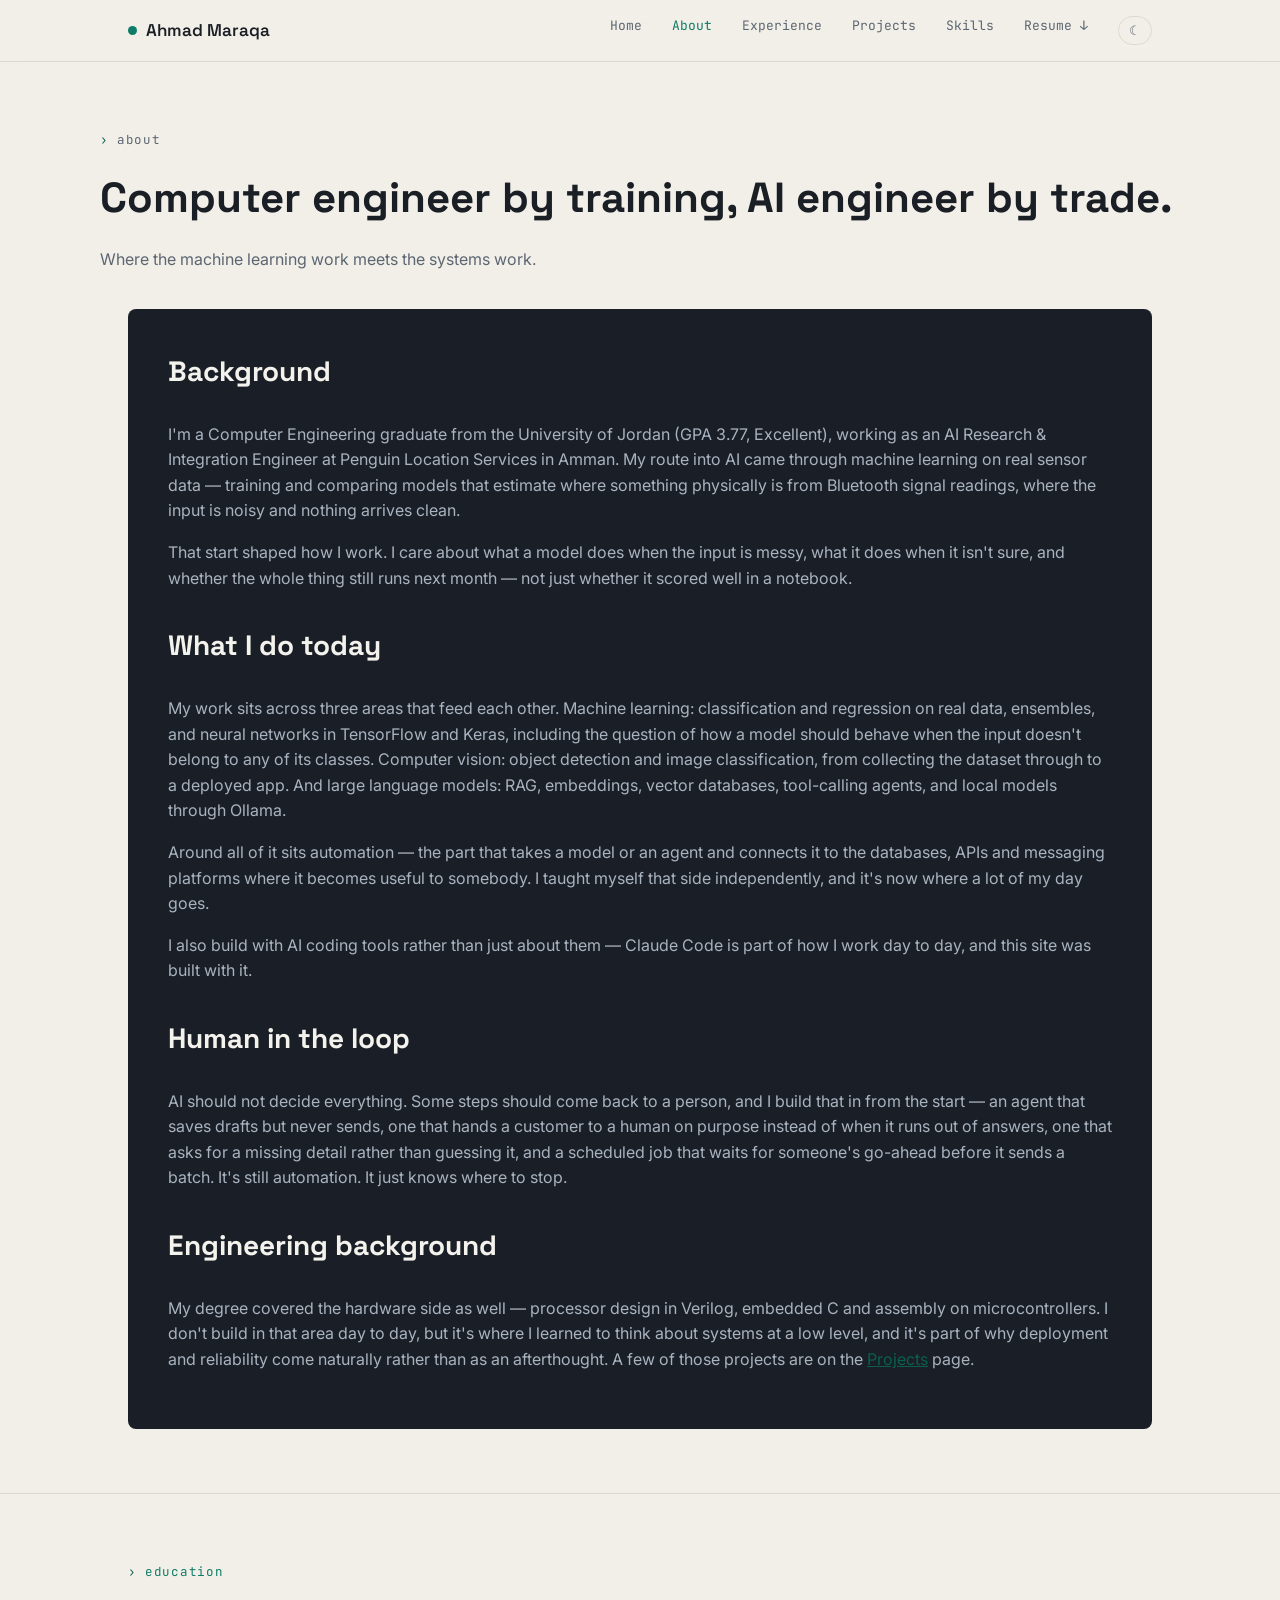
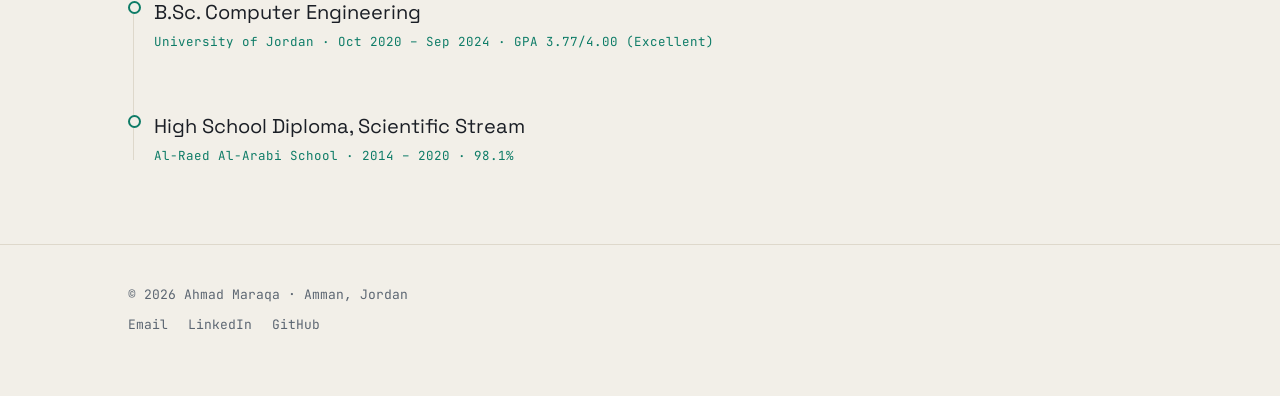
==== commit af7ab380: "Simplify the human-in-the-loop note and publish the corrected resume Note trimmed to a short aside r" ====
--- a/about.html
+++ b/about.html
@@ -68,13 +68,13 @@
         I also build with AI coding tools rather than just about them — Claude Code is part of how I
         work day to day, and this site was built with it.
       </p>
-      <h2 style="margin-top:32px;">How I think about it</h2>
+      <h2 style="margin-top:32px;">Human in the loop</h2>
       <p>
-        The part I care most about is knowing which decisions a model should not be allowed to make.
-        Automation is easy to add and hard to take back, so I decide early where a person has to stay
-        in the loop — an agent that drafts but never sends, one that hands a customer to a human on
-        purpose rather than when it runs out of answers, one that asks for a missing detail instead
-        of inventing it. That doesn't make a system less automated. It makes it safe to leave running.
+        AI should not decide everything. Some steps should come back to a person, and I build that in
+        from the start — an agent that saves drafts but never sends, one that hands a customer to a
+        human on purpose instead of when it runs out of answers, one that asks for a missing detail
+        rather than guessing it, and a scheduled job that waits for someone's go-ahead before it
+        sends a batch. It's still automation. It just knows where to stop.
       </p>
       <h2 style="margin-top:32px;">Engineering background</h2>
       <p>
--- a/css/style.css
+++ b/css/style.css
@@ -410,26 +410,19 @@
 
 /* standing principle panel on the projects page */
 .principle {
-  margin: 0 0 44px;
-  padding: 26px 28px;
-  border: 1px solid var(--line);
-  border-left: 3px solid var(--signal);
-  border-radius: 8px;
-  background: var(--ink-raised);
-}
-.principle h3 {
-  font-family: var(--font-display);
-  font-size: 21px;
-  margin: 0 0 12px;
-}
+  margin: 0 0 38px;
+  padding: 2px 0 2px 18px;
+  border-left: 2px solid var(--line);
+}
+.principle .eyebrow { margin-bottom: 8px; }
 .principle p:not(.eyebrow) {
   color: var(--text-lo);
-  margin: 0 0 12px;
-  max-width: 74ch;
-  font-size: 15.5px;
+  margin: 0 0 8px;
+  max-width: 76ch;
+  font-size: 14.5px;
 }
 .principle p:last-child { margin-bottom: 0; }
-.principle em { color: var(--text-hi); font-style: italic; }
+.principle b { color: var(--text-hi); }
 
 .section-lede {
   color: var(--text-lo);
